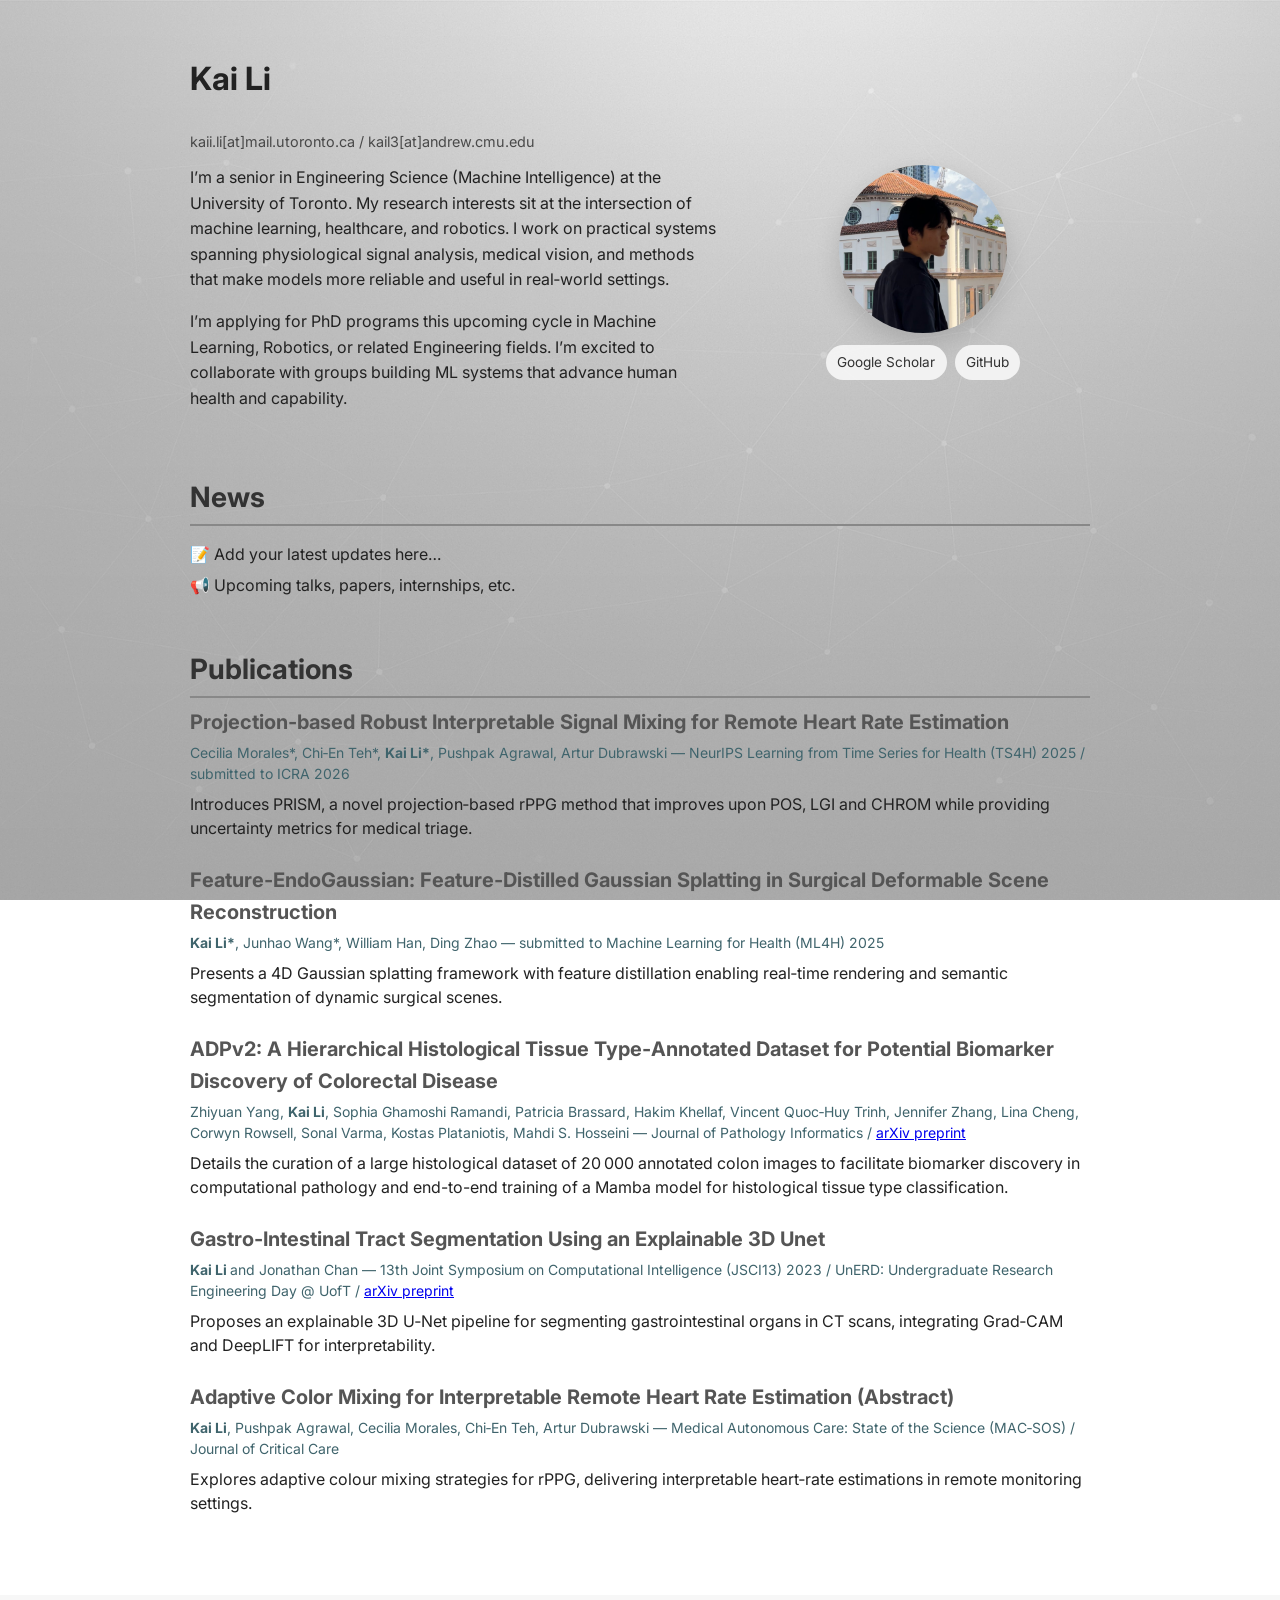
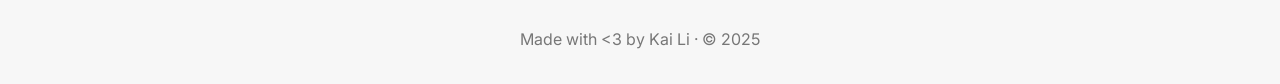
==== index.html @ 712f2c5b "formatting changes" ====
<!DOCTYPE html>
<html lang="en">
<head>
  <meta charset="UTF-8">
  <meta name="viewport" content="width=device-width, initial-scale=1.0">
  <title>Kai Li | Machine Intelligence Student</title>
  <link rel="stylesheet" href="assets/style.css">
  <script defer src="assets/script.js"></script>
</head>
<body data-theme="light" data-style="default" data-font="default">
  <main>
    <div class="identity">
      <h1>Kai&nbsp;Li</h1>
      <div class="contact">kaii.li[at]mail.utoronto.ca / kail3[at]andrew.cmu.edu</div>
    </div>
    <section class="intro">
      <div class="intro-content">
        <p>I’m a senior in Engineering Science (Machine Intelligence) at the University of Toronto. My research interests sit at the intersection of machine learning, healthcare, and robotics. I work on practical systems spanning physiological signal analysis, medical vision, and methods that make models more reliable and useful in real‑world settings.</p>
        <p>I’m applying for PhD programs this upcoming cycle in Machine Learning, Robotics, or related Engineering fields. I’m excited to collaborate with groups building ML systems that advance human health and capability.</p>
      </div>
      <aside class="intro-side">
        <img src="assets/IMG_4860.png" alt="Kai Li portrait" class="avatar" />
        <div class="profile-links">
          <a href="https://scholar.google.com/" target="_blank" rel="noopener" class="pill">Google Scholar</a>
          <a href="https://github.com/kailathan" target="_blank" rel="noopener" class="pill">GitHub</a>
        </div>
      </aside>
    </section>

    <section>
      <h2>News</h2>
      <ul class="emoji-list">
        <li>📝 Add your latest updates here…</li>
        <li>📢 Upcoming talks, papers, internships, etc.</li>
      </ul>
    </section>

    <section>
      <h2>Publications</h2>
      <div class="item">
        <h3>Projection‑based Robust Interpretable Signal Mixing for Remote Heart Rate Estimation</h3>
        <p class="meta">Cecilia Morales*, Chi‑En Teh*, <b>Kai Li*</b>, Pushpak Agrawal, Artur Dubrawski — NeurIPS Learning from Time Series for Health (TS4H) 2025 / submitted to ICRA 2026</p>
        <p>Introduces PRISM, a novel projection‑based rPPG method that improves upon POS, LGI and CHROM while providing uncertainty metrics for medical triage.</p>
      </div>
      <div class="item">
        <h3>Feature‑EndoGaussian: Feature‑Distilled Gaussian Splatting in Surgical Deformable Scene Reconstruction</h3>
        <p class="meta"><b>Kai Li*</b>, Junhao Wang*, William Han, Ding Zhao — submitted to Machine Learning for Health (ML4H) 2025</p>
        <p>Presents a 4D Gaussian splatting framework with feature distillation enabling real‑time rendering and semantic segmentation of dynamic surgical scenes.</p>
      </div>
      <div class="item">
        <h3>ADPv2: A Hierarchical Histological Tissue Type‑Annotated Dataset for Potential Biomarker Discovery of Colorectal Disease</h3>
        <p class="meta">Zhiyuan Yang, <b>Kai Li</b>, Sophia Ghamoshi Ramandi, Patricia Brassard, Hakim Khellaf, Vincent Quoc‑Huy Trinh, Jennifer Zhang, Lina Cheng, Corwyn Rowsell, Sonal Varma, Kostas Plataniotis, Mahdi S. Hosseini — Journal of Pathology Informatics / <a href="https://arxiv.org/html/2507.05656v2" target="_blank">arXiv preprint</a></p>
        <p>Details the curation of a large histological dataset of 20 000 annotated colon images to facilitate biomarker discovery in computational pathology and end-to-end training of a Mamba model for histological tissue type classification.</p>
      </div>
      <div class="item">
        <h3>Gastro‑Intestinal Tract Segmentation Using an Explainable 3D Unet</h3>
        <p class="meta"><b>Kai Li </b>and Jonathan Chan — 13th Joint Symposium on Computational Intelligence (JSCI13) 2023 / UnERD: Undergraduate Research Engineering Day @ UofT / <a href="https://arxiv.org/abs/2309.14474" target="_blank">arXiv preprint</a></p>
        <p>Proposes an explainable 3D U‑Net pipeline for segmenting gastrointestinal organs in CT scans, integrating Grad‑CAM and DeepLIFT for interpretability.</p>
      </div>
      <div class="item">
        <h3>Adaptive Color Mixing for Interpretable Remote Heart Rate Estimation (Abstract)</h3>
        <p class="meta"><b>Kai Li</b>, Pushpak Agrawal, Cecilia Morales, Chi‑En Teh, Artur Dubrawski — Medical Autonomous Care: State of the Science (MAC‑SOS) / Journal of Critical Care</p>
        <p>Explores adaptive colour mixing strategies for rPPG, delivering interpretable heart‑rate estimations in remote monitoring settings.</p>
      </div>
    </section>

    <!-- <section>
      <h2>Fun Fact Generator</h2>
      <p id="fun-fact">Click the button below to learn something fun about me!</p>
      <button onclick="showFunFact()">Generate Fun Fact</button>
    </section> -->
  </main>
  <footer>
    <p>Made with <3 by Kai&nbsp;Li &middot; © 2025</p>
  </footer>
</body>
</html>
---- assets/style.css ----
/*
 * Custom stylesheet for Kai Li's personal website.
 *
 * The design is clean and minimalistic, suitable for a student profile.
 * A CSS custom property system is used to support light and dark themes.
 */

/* Import font families used across the available presets */
@import url('https://fonts.googleapis.com/css2?family=Crimson+Text:wght@400;600&family=IBM+Plex+Mono:wght@400;500&family=Inter:wght@400;500;600;700&family=Orbitron:wght@400;500;600&family=Rajdhani:wght@400;500;600&family=Space+Grotesk:wght@400;500;600&display=swap');

/* Base colour variables for the light theme */
:root {
  /* Typography */
  --font-body: 'Inter', sans-serif;
  --font-heading: 'Inter', sans-serif;

  /* Light/Dark palettes used as sources for the active theme */
  --color-background-light: #ffffff;
  --color-background-dark: #121212;
  --color-primary-light: #333333;
  --color-primary-dark: #e0e0e0;
  --color-secondary-light: #555555;
  --color-secondary-dark: #bbbbbb;
  --color-accent-light: #888888;
  --color-accent-dark: #888888;
  --color-text-light: #222222;
  --color-text-dark: #ffffff;
  --color-link-light: #0066cc;
  --color-link-dark: #4dabf7;
  --color-nav-bg-light: rgba(247, 247, 247, 0.92);
  --color-nav-bg-dark: rgba(31, 31, 31, 0.85);
  --color-nav-text-light: #333333;
  --color-nav-text-dark: #ffffff;
  --color-footer-bg-light: rgba(247, 247, 247, 0.92);
  --color-footer-bg-dark: rgba(31, 31, 31, 0.85);
  --color-footer-text-light: #777777;
  --color-footer-text-dark: #777777;

  /* Derived tokens consumed by the layout */
  --background-color: var(--color-background-light);
  --primary-color: var(--color-primary-light);
  --secondary-color: var(--color-secondary-light);
  --accent-color: var(--color-accent-light);
  --text-color: var(--color-text-light);
  --link-color: var(--color-link-light);
  --nav-bg-color: var(--color-nav-bg-light);
  --nav-text-color: var(--color-nav-text-light);
  --footer-bg-color: var(--color-footer-bg-light);
  --footer-text-color: var(--color-footer-text-light);
  --meta-text-color: var(--footer-text-color);

  /* Layout tokens */
  --content-max-width: 900px;
  --content-padding: 2rem;
  --section-spacing: 3rem;
  --border-radius: 8px;
  --surface-shadow: 0 2px 4px rgba(0, 0, 0, 0.05);
  --nav-gap: 1rem;
  --text-line-height: 1.6;
  --section-divider: 2px solid var(--accent-color);
  --input-bg: rgba(0, 0, 0, 0.04);
  --input-border: 1px solid transparent;
  --interactive-hover: rgba(0, 0, 0, 0.08);
  --surface-blur: blur(0px);
  --bg-offset-y: 0px;
  --background-image-light: none;
  --background-image-dark: none;
  --background-image: var(--background-image-light);
}

/* Dark theme overrides using the data‑theme attribute on <body> */
body[data-theme='dark'] {
  /* Dark theme variables for a neutral aesthetic */
  --background-color: var(--color-background-dark);
  --primary-color: var(--color-primary-dark);
  --secondary-color: var(--color-secondary-dark);
  --accent-color: var(--color-accent-dark);
  --text-color: var(--color-text-dark);
  --link-color: var(--color-link-dark);
  --nav-bg-color: var(--color-nav-bg-dark);
  --nav-text-color: var(--color-nav-text-dark);
  --footer-bg-color: var(--color-footer-bg-dark);
  --footer-text-color: var(--color-footer-text-dark);
  --input-bg: rgba(255, 255, 255, 0.04);
  --input-border: 1px solid rgba(255, 255, 255, 0.1);
  --interactive-hover: rgba(255, 255, 255, 0.08);
  --surface-shadow: 0 2px 6px rgba(0, 0, 0, 0.3);
  --background-image: var(--background-image-dark);
  --meta-text-color: var(--footer-text-color);
}

body[data-theme='light'] {
  --background-image: var(--background-image-light);
}

/* Default preset with textured backgrounds */
body[data-style='default'] {
  --font-body: 'Inter', sans-serif;
  --font-heading: 'Inter', sans-serif;
  --color-background-light: rgba(255, 255, 255, 0.92);
  --color-background-dark: rgba(4, 28, 31, 0.92);
  --color-primary-light: #1d3a40;
  --color-primary-dark: #e1f7ff;
  --color-secondary-light: #3b656d;
  --color-secondary-dark: #9bd4d9;
  --color-accent-light: #2f7a81;
  --color-accent-dark: #6fd4dd;
  --color-text-light: #1a2f32;
  --color-text-dark: #effdff;
  --color-link-light: #1b7f88;
  --color-link-dark: #86e6ee;
  --color-nav-bg-light: rgba(186, 191, 199, 0.92);
  --color-nav-bg-dark: rgba(5, 35, 40, 0.65);
  --color-nav-text-light: #152b31;
  --color-nav-text-dark: #effdff;
  --color-footer-bg-light: rgba(186, 191, 199, 0.92);
  --color-footer-bg-dark: rgba(5, 35, 40, 0.65);
  --color-footer-text-light: #1e2a2f;
  --color-footer-text-dark: #9bd4d9;
  --interactive-hover: rgba(47, 122, 129, 0.18);
  --surface-blur: blur(18px);
  --background-image-light: url('site_background_white_sparse.png');
  --background-image-dark: url('site_background_teal_sparse.png');
  --meta-text-color: #3f646c;
}

body[data-style='default'][data-theme='dark'] {
  --meta-text-color: #c5f3f7;
}

/* Font system overrides driven by data-font attribute */
body[data-font='default'] {
  --font-body: 'Inter', sans-serif;
  --font-heading: 'Inter', sans-serif;
}

body[data-font='grotesk'] {
  --font-body: 'Space Grotesk', sans-serif;
  --font-heading: 'Space Grotesk', sans-serif;
}

body[data-font='mono'] {
  --font-body: 'IBM Plex Mono', monospace;
  --font-heading: 'Space Grotesk', sans-serif;
}

body[data-font='tech'] {
  --font-body: 'Rajdhani', sans-serif;
  --font-heading: 'Orbitron', sans-serif;
}

/* Editorial / serif leaning preset */
body[data-style='editorial'] {
  --font-body: 'Crimson Text', serif;
  --font-heading: 'Crimson Text', serif;
  --color-background-light: #fdf8f2;
  --color-background-dark: #1f1a17;
  --color-primary-light: #2f2114;
  --color-primary-dark: #f5eadf;
  --color-secondary-light: #5f4630;
  --color-secondary-dark: #d7c4b3;
  --color-accent-light: #d6b084;
  --color-accent-dark: #c69763;
  --color-text-light: #2b1f16;
  --color-text-dark: #f9f1e6;
  --color-link-light: #9a5b2e;
  --color-link-dark: #f2a469;
  --color-nav-bg-light: rgba(243, 230, 216, 0.88);
  --color-nav-bg-dark: rgba(42, 33, 27, 0.82);
  --color-nav-text-light: #3f2e1f;
  --color-nav-text-dark: #f5e8da;
  --color-footer-bg-light: rgba(243, 230, 216, 0.88);
  --color-footer-bg-dark: rgba(42, 33, 27, 0.82);
  --color-footer-text-light: #6d5a4a;
  --color-footer-text-dark: #d7c4b3;
  --section-divider: 1px solid rgba(125, 92, 63, 0.35);
  --border-radius: 0;
  --surface-shadow: 0 1px 0 rgba(47, 33, 20, 0.12);
  --interactive-hover: rgba(154, 91, 46, 0.18);
  --surface-blur: blur(6px);
  --background-image-light: none;
  --background-image-dark: none;
}

/* Tech forward / mono preset */
body[data-style='mono'] {
  --font-body: 'IBM Plex Mono', monospace;
  --font-heading: 'Space Grotesk', sans-serif;
  --color-background-light: #f4f6f8;
  --color-background-dark: #101318;
  --color-primary-light: #182026;
  --color-primary-dark: #e8f1ff;
  --color-secondary-light: #3c4856;
  --color-secondary-dark: #a7b4c6;
  --color-accent-light: #4c8bf5;
  --color-accent-dark: #8cb2ff;
  --color-text-light: #1a1f24;
  --color-text-dark: #e6ecf5;
  --color-link-light: #006dff;
  --color-link-dark: #8cb2ff;
  --color-nav-bg-light: rgba(255, 255, 255, 0.82);
  --color-nav-bg-dark: rgba(20, 26, 35, 0.78);
  --color-nav-text-light: #1a1f24;
  --color-nav-text-dark: #e6ecf5;
  --color-footer-bg-light: rgba(255, 255, 255, 0.82);
  --color-footer-bg-dark: rgba(20, 26, 35, 0.78);
  --color-footer-text-light: #5c6875;
  --color-footer-text-dark: #a7b4c6;
  --section-divider: 2px solid rgba(76, 139, 245, 0.35);
  --border-radius: 12px;
  --surface-shadow: 0 12px 30px rgba(16, 25, 36, 0.08);
  --interactive-hover: rgba(76, 139, 245, 0.16);
  --surface-blur: blur(10px);
  --background-image-light: none;
  --background-image-dark: none;
}

/* Spacious / neo-grotesk preset */
body[data-style='airy'] {
  --font-body: 'Space Grotesk', sans-serif;
  --font-heading: 'Space Grotesk', sans-serif;
  --color-background-light: #fbfbff;
  --color-background-dark: #14131b;
  --color-primary-light: #1d1a32;
  --color-primary-dark: #f0ecff;
  --color-secondary-light: #5a5775;
  --color-secondary-dark: #c2bff0;
  --color-accent-light: #8c7eff;
  --color-accent-dark: #b5a9ff;
  --color-text-light: #2a2645;
  --color-text-dark: #f6f4ff;
  --color-link-light: #6a5bff;
  --color-link-dark: #c1b8ff;
  --color-nav-bg-light: rgba(108, 95, 255, 0.08);
  --color-nav-bg-dark: rgba(177, 167, 255, 0.12);
  --color-nav-text-light: #2a2645;
  --color-nav-text-dark: #f6f4ff;
  --color-footer-bg-light: rgba(108, 95, 255, 0.08);
  --color-footer-bg-dark: rgba(177, 167, 255, 0.12);
  --color-footer-text-light: #5a5775;
  --color-footer-text-dark: #c2bff0;
  --content-max-width: 960px;
  --content-padding: 3rem;
  --section-spacing: 3.5rem;
  --border-radius: 16px;
  --surface-shadow: 0 18px 40px rgba(29, 26, 50, 0.12);
  --interactive-hover: rgba(138, 126, 255, 0.18);
  --surface-blur: blur(14px);
  --background-image-light: none;
  --background-image-dark: none;
}

/* General page styling */
html {
  /* Use a token-driven typography system */
  font-family: var(--font-body);
  scroll-behavior: smooth;
}

body {
  margin: 0;
  background-color: var(--background-color);
  background-image: var(--background-image);
  background-size: cover;
  background-position: center calc(50% + var(--bg-offset-y, 0px));
  background-repeat: no-repeat;
  background-attachment: fixed;
  color: var(--text-color);
  display: flex;
  flex-direction: column;
  min-height: 100vh;
  line-height: var(--text-line-height);
}

header {
  background-color: var(--nav-bg-color);
  padding: 1rem 2rem;
  display: flex;
  flex-wrap: wrap;
  gap: 1.5rem;
  align-items: center;
  justify-content: space-between;
  box-shadow: var(--surface-shadow);
  backdrop-filter: var(--surface-blur);
  -webkit-backdrop-filter: var(--surface-blur);
  position: sticky;
  top: 0;
  z-index: 1000;
}

header h1 {
  font-size: 1.5rem;
  margin: 0;
  color: var(--primary-color);
  font-family: var(--font-heading);
}

.identity {
  display: flex;
  flex-direction: column;
  gap: 0.25rem;
  margin-bottom: 0.75rem;
}

.contact {
  font-size: 0.9rem;
  color: var(--nav-text-color);
  opacity: 0.85;
}

nav {
  display: flex;
  gap: var(--nav-gap);
  flex-wrap: wrap;
  align-items: center;
}

nav a {
  color: var(--nav-text-color);
  text-decoration: none;
  font-weight: 500;
  padding: 0.5rem;
  border-radius: 4px;
  transition: background-color 0.2s ease;
}

nav a:hover {
  background-color: var(--interactive-hover);
  color: var(--link-color);
}

/* Theme toggle button */
#theme-toggle {
  background-color: var(--accent-color);
  color: var(--background-color);
  border: none;
  padding: 0.5rem 1rem;
  border-radius: var(--border-radius);
  cursor: pointer;
  font-size: 0.875rem;
  transition: transform 0.2s ease, background-color 0.3s ease;
}

#theme-toggle:hover {
  background-color: var(--primary-color);
  transform: translateY(-1px);
}

main {
  flex: 1;
  padding: var(--content-padding);
  max-width: var(--content-max-width);
  margin: 0 auto;
}

.intro {
  display: grid;
  grid-template-columns: 1.6fr 1fr;
  gap: 2rem;
  align-items: start;
}

.intro-content p {
  margin-top: 0;
}

.intro-side {
  display: flex;
  flex-direction: column;
  align-items: center;
  gap: 0.75rem;
}

.profile-links {
  display: flex;
  gap: 0.5rem;
}

.pill {
  display: inline-block;
  padding: 0.35rem 0.65rem;
  border-radius: 999px;
  background: var(--nav-bg-color);
  color: var(--nav-text-color);
  text-decoration: none;
  font-size: 0.85rem;
  border: var(--input-border);
}

.profile {
  display: flex;
  justify-content: center;
  align-items: center;
  margin: 0 0 1.5rem 0;
}

.avatar {
  width: 168px;
  height: 168px;
  border-radius: 50%;
  object-fit: cover;
  object-position: 50% 40%;
  box-shadow: 0 10px 24px rgba(0, 0, 0, 0.15);
}

.avatar--inline {
  width: 112px;
  height: 112px;
  float: right;
  margin: 0 0 0.5rem 1rem;
}

section {
  margin-bottom: var(--section-spacing);
}

section h2 {
  font-size: 1.75rem;
  margin-bottom: 0.5rem;
  color: var(--primary-color);
  border-bottom: var(--section-divider);
  padding-bottom: 0.25rem;
  font-family: var(--font-heading);
}

/* Publication and experience list styling */
.item {
  margin-bottom: 1.5rem;
}

.item h3 {
  margin: 0;
  font-size: 1.25rem;
  font-family: var(--font-heading);
  color: var(--secondary-color);
}

.item .meta {
  font-size: 0.875rem;
  color: var(--meta-text-color);
  margin-bottom: 0.5rem;
}

.item p {
  margin: 0.25rem 0;
  line-height: 1.5;
}

/* Awards list styling */
.awards ul {
  padding-left: 1rem;
}

.awards li {
  margin: 0.5rem 0;
}

/* Emoji list without default bullets */
.emoji-list {
  list-style: none;
  padding-left: 0;
}

.emoji-list li {
  margin: 0.35rem 0;
}

/* Footer styling */
footer {
  background-color: var(--footer-bg-color);
  color: var(--footer-text-color);
  text-align: center;
  padding: 1rem;
  backdrop-filter: var(--surface-blur);
  -webkit-backdrop-filter: var(--surface-blur);
  margin-top: auto;
}

/* Embedded CV on cv.html */
.cv-embed {
  width: 100%;
  height: 80vh;
  border: none;
  border-radius: 8px;
  box-shadow: 0 2px 8px rgba(0, 0, 0, 0.1);
}

.header-controls {
  display: flex;
  gap: 0.75rem;
  align-items: center;
  flex-wrap: wrap;
}

.header-controls label {
  font-size: 0.875rem;
  color: var(--nav-text-color);
}

#font-select {
  background-color: var(--nav-bg-color);
  color: var(--nav-text-color);
  border: var(--input-border);
  border-radius: var(--border-radius);
  padding: 0.45rem 0.75rem;
  font-size: 0.85rem;
  cursor: pointer;
  transition: border-color 0.2s ease, box-shadow 0.2s ease;
}

#font-select:hover,
#font-select:focus-visible {
  border-color: var(--accent-color);
  box-shadow: 0 0 0 2px rgba(0, 0, 0, 0.1);
  outline: none;
}

.sr-only {
  position: absolute;
  width: 1px;
  height: 1px;
  padding: 0;
  margin: -1px;
  overflow: hidden;
  clip: rect(0, 0, 0, 0);
  border: 0;
}

@media (max-width: 600px) {
  header {
    padding: 1rem;
  }

  nav {
    width: 100%;
    justify-content: center;
  }

  main {
    padding: 1.5rem;
  }

  .avatar--inline {
    float: none;
    display: block;
    margin: 0 auto 1rem;
  }

  .intro { grid-template-columns: 1fr; }
}
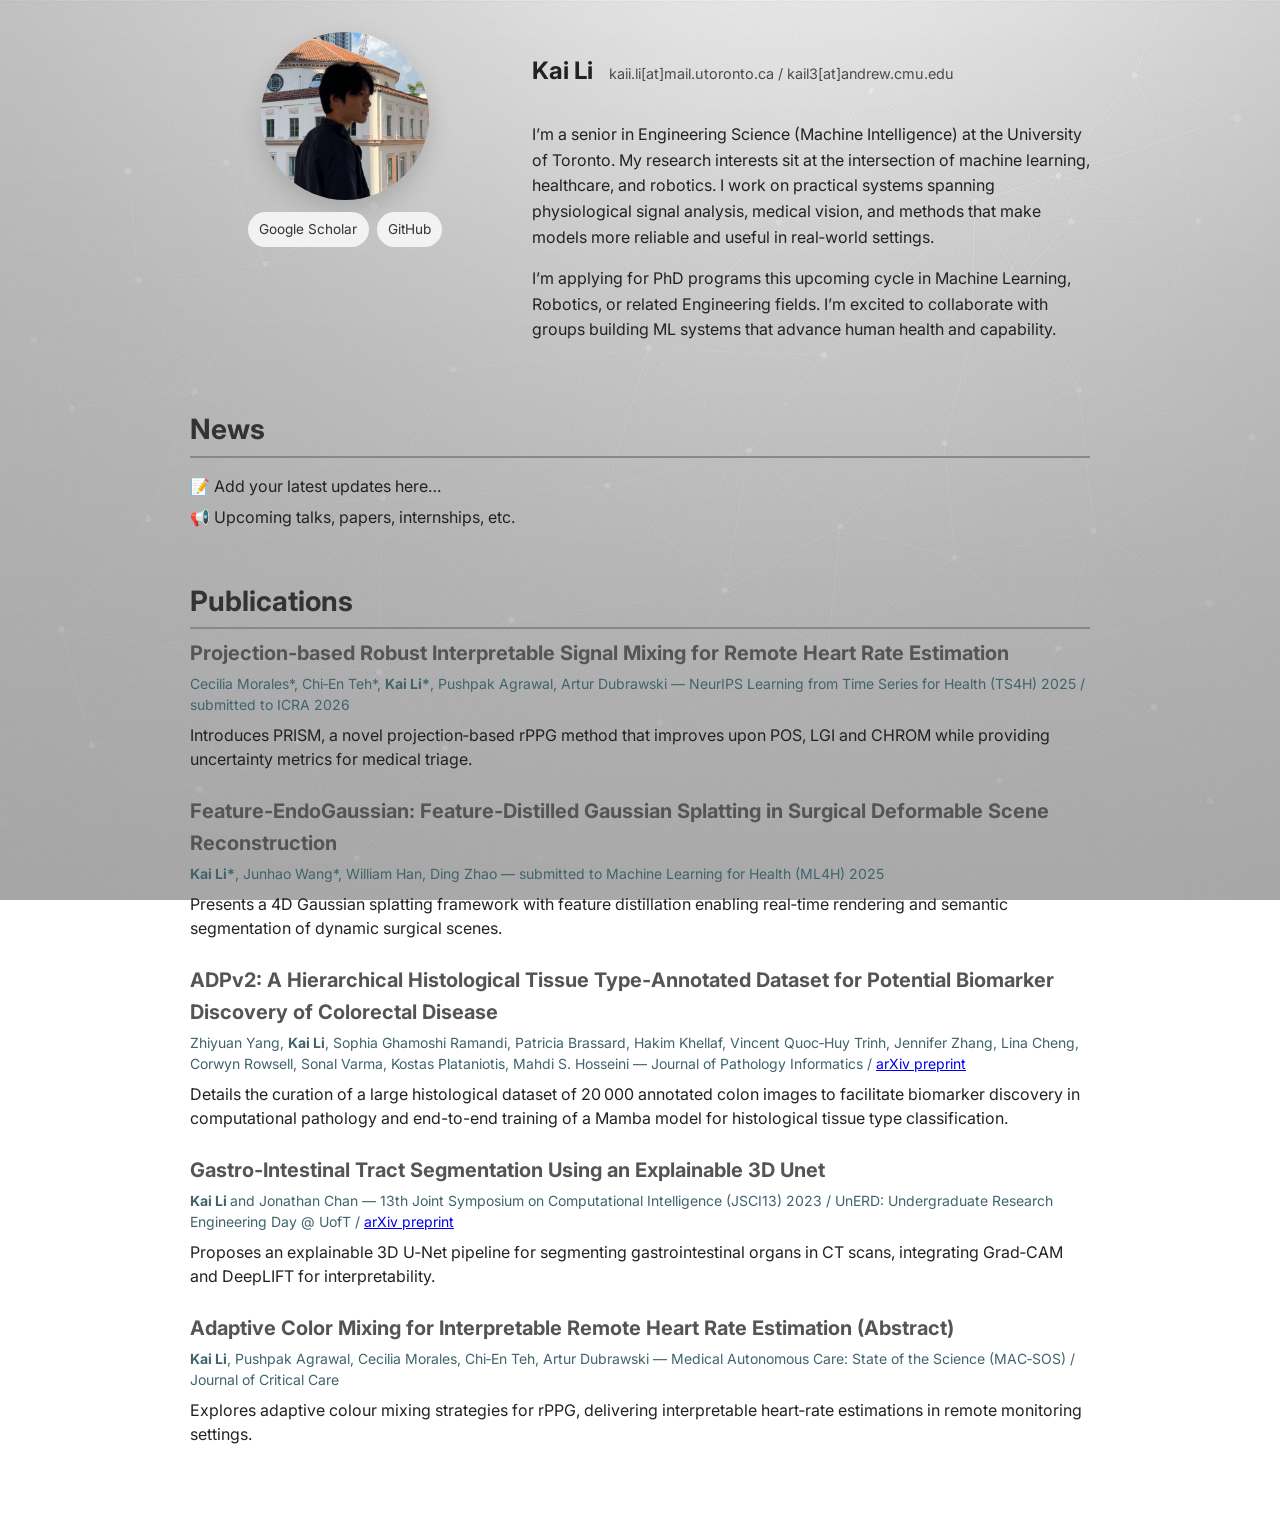
==== commit 12afd773: "reformatting" ====
--- a/index.html
+++ b/index.html
@@ -9,15 +9,7 @@
 </head>
 <body data-theme="light" data-style="default" data-font="default">
   <main>
-    <div class="identity">
-      <h1>Kai&nbsp;Li</h1>
-      <div class="contact">kaii.li[at]mail.utoronto.ca / kail3[at]andrew.cmu.edu</div>
-    </div>
     <section class="intro">
-      <div class="intro-content">
-        <p>I’m a senior in Engineering Science (Machine Intelligence) at the University of Toronto. My research interests sit at the intersection of machine learning, healthcare, and robotics. I work on practical systems spanning physiological signal analysis, medical vision, and methods that make models more reliable and useful in real‑world settings.</p>
-        <p>I’m applying for PhD programs this upcoming cycle in Machine Learning, Robotics, or related Engineering fields. I’m excited to collaborate with groups building ML systems that advance human health and capability.</p>
-      </div>
       <aside class="intro-side">
         <img src="assets/IMG_4860.png" alt="Kai Li portrait" class="avatar" />
         <div class="profile-links">
@@ -25,6 +17,14 @@
           <a href="https://github.com/kailathan" target="_blank" rel="noopener" class="pill">GitHub</a>
         </div>
       </aside>
+      <div class="intro-content">
+        <div class="identity">
+          <h1>Kai&nbsp;Li</h1>
+          <div class="contact">kaii.li[at]mail.utoronto.ca / kail3[at]andrew.cmu.edu</div>
+        </div>
+        <p>I’m a senior in Engineering Science (Machine Intelligence) at the University of Toronto. My research interests sit at the intersection of machine learning, healthcare, and robotics. I work on practical systems spanning physiological signal analysis, medical vision, and methods that make models more reliable and useful in real‑world settings.</p>
+        <p>I’m applying for PhD programs this upcoming cycle in Machine Learning, Robotics, or related Engineering fields. I’m excited to collaborate with groups building ML systems that advance human health and capability.</p>
+      </div>
     </section>
 
     <section>
@@ -70,8 +70,6 @@
       <button onclick="showFunFact()">Generate Fun Fact</button>
     </section> -->
   </main>
-  <footer>
-    <p>Made with <3 by Kai&nbsp;Li &middot; © 2025</p>
-  </footer>
+  
 </body>
 </html>
--- a/assets/style.css
+++ b/assets/style.css
@@ -297,8 +297,9 @@
 
 .identity {
   display: flex;
-  flex-direction: column;
-  gap: 0.25rem;
+  align-items: baseline;
+  gap: 1rem;
+  flex-wrap: wrap;
   margin-bottom: 0.75rem;
 }
 
@@ -355,7 +356,7 @@
 
 .intro {
   display: grid;
-  grid-template-columns: 1.6fr 1fr;
+  grid-template-columns: 1fr 1.8fr;
   gap: 2rem;
   align-items: start;
 }
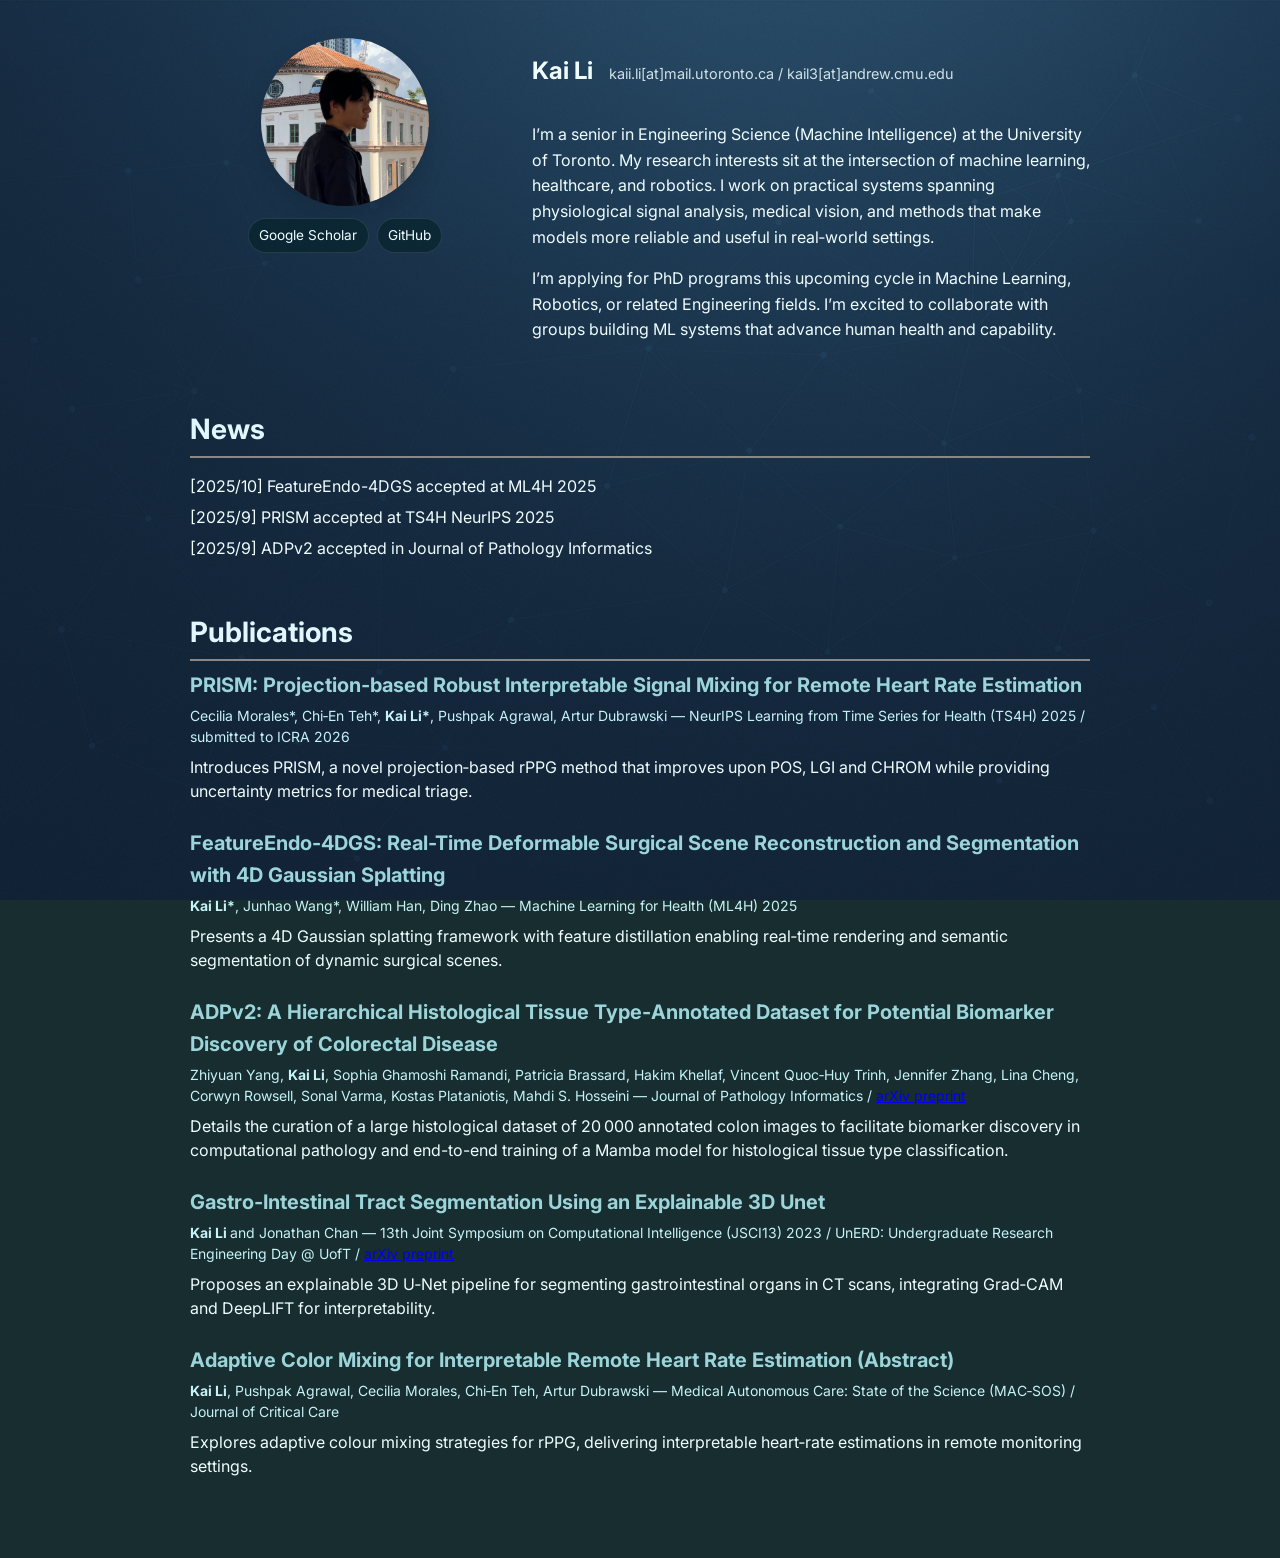
==== commit fbdf71ed: "updates" ====
--- a/index.html
+++ b/index.html
@@ -7,7 +7,7 @@
   <link rel="stylesheet" href="assets/style.css">
   <script defer src="assets/script.js"></script>
 </head>
-<body data-theme="light" data-style="default" data-font="default">
+<body data-theme="dark" data-style="default" data-font="default">
   <main>
     <section class="intro">
       <aside class="intro-side">
@@ -30,21 +30,22 @@
     <section>
       <h2>News</h2>
       <ul class="emoji-list">
-        <li>📝 Add your latest updates here…</li>
-        <li>📢 Upcoming talks, papers, internships, etc.</li>
+        <li>[2025/10] FeatureEndo-4DGS accepted at ML4H 2025 </li>
+        <li>[2025/9] PRISM accepted at TS4H NeurIPS 2025 </li>
+        <li>[2025/9] ADPv2 accepted in Journal of Pathology Informatics</li>
       </ul>
     </section>
 
     <section>
       <h2>Publications</h2>
       <div class="item">
-        <h3>Projection‑based Robust Interpretable Signal Mixing for Remote Heart Rate Estimation</h3>
+        <h3>PRISM: Projection‑based Robust Interpretable Signal Mixing for Remote Heart Rate Estimation</h3>
         <p class="meta">Cecilia Morales*, Chi‑En Teh*, <b>Kai Li*</b>, Pushpak Agrawal, Artur Dubrawski — NeurIPS Learning from Time Series for Health (TS4H) 2025 / submitted to ICRA 2026</p>
         <p>Introduces PRISM, a novel projection‑based rPPG method that improves upon POS, LGI and CHROM while providing uncertainty metrics for medical triage.</p>
       </div>
       <div class="item">
-        <h3>Feature‑EndoGaussian: Feature‑Distilled Gaussian Splatting in Surgical Deformable Scene Reconstruction</h3>
-        <p class="meta"><b>Kai Li*</b>, Junhao Wang*, William Han, Ding Zhao — submitted to Machine Learning for Health (ML4H) 2025</p>
+        <h3>FeatureEndo-4DGS: Real-Time Deformable Surgical Scene Reconstruction and Segmentation with 4D Gaussian Splatting</h3>
+        <p class="meta"><b>Kai Li*</b>, Junhao Wang*, William Han, Ding Zhao — Machine Learning for Health (ML4H) 2025</p>
         <p>Presents a 4D Gaussian splatting framework with feature distillation enabling real‑time rendering and semantic segmentation of dynamic surgical scenes.</p>
       </div>
       <div class="item">
@@ -63,12 +64,6 @@
         <p>Explores adaptive colour mixing strategies for rPPG, delivering interpretable heart‑rate estimations in remote monitoring settings.</p>
       </div>
     </section>
-
-    <!-- <section>
-      <h2>Fun Fact Generator</h2>
-      <p id="fun-fact">Click the button below to learn something fun about me!</p>
-      <button onclick="showFunFact()">Generate Fun Fact</button>
-    </section> -->
   </main>
   
 </body>
--- a/assets/style.css
+++ b/assets/style.css
@@ -370,6 +370,7 @@
   flex-direction: column;
   align-items: center;
   gap: 0.75rem;
+  margin-top: 0.4rem; /* nudge down to align with text */
 }
 
 .profile-links {
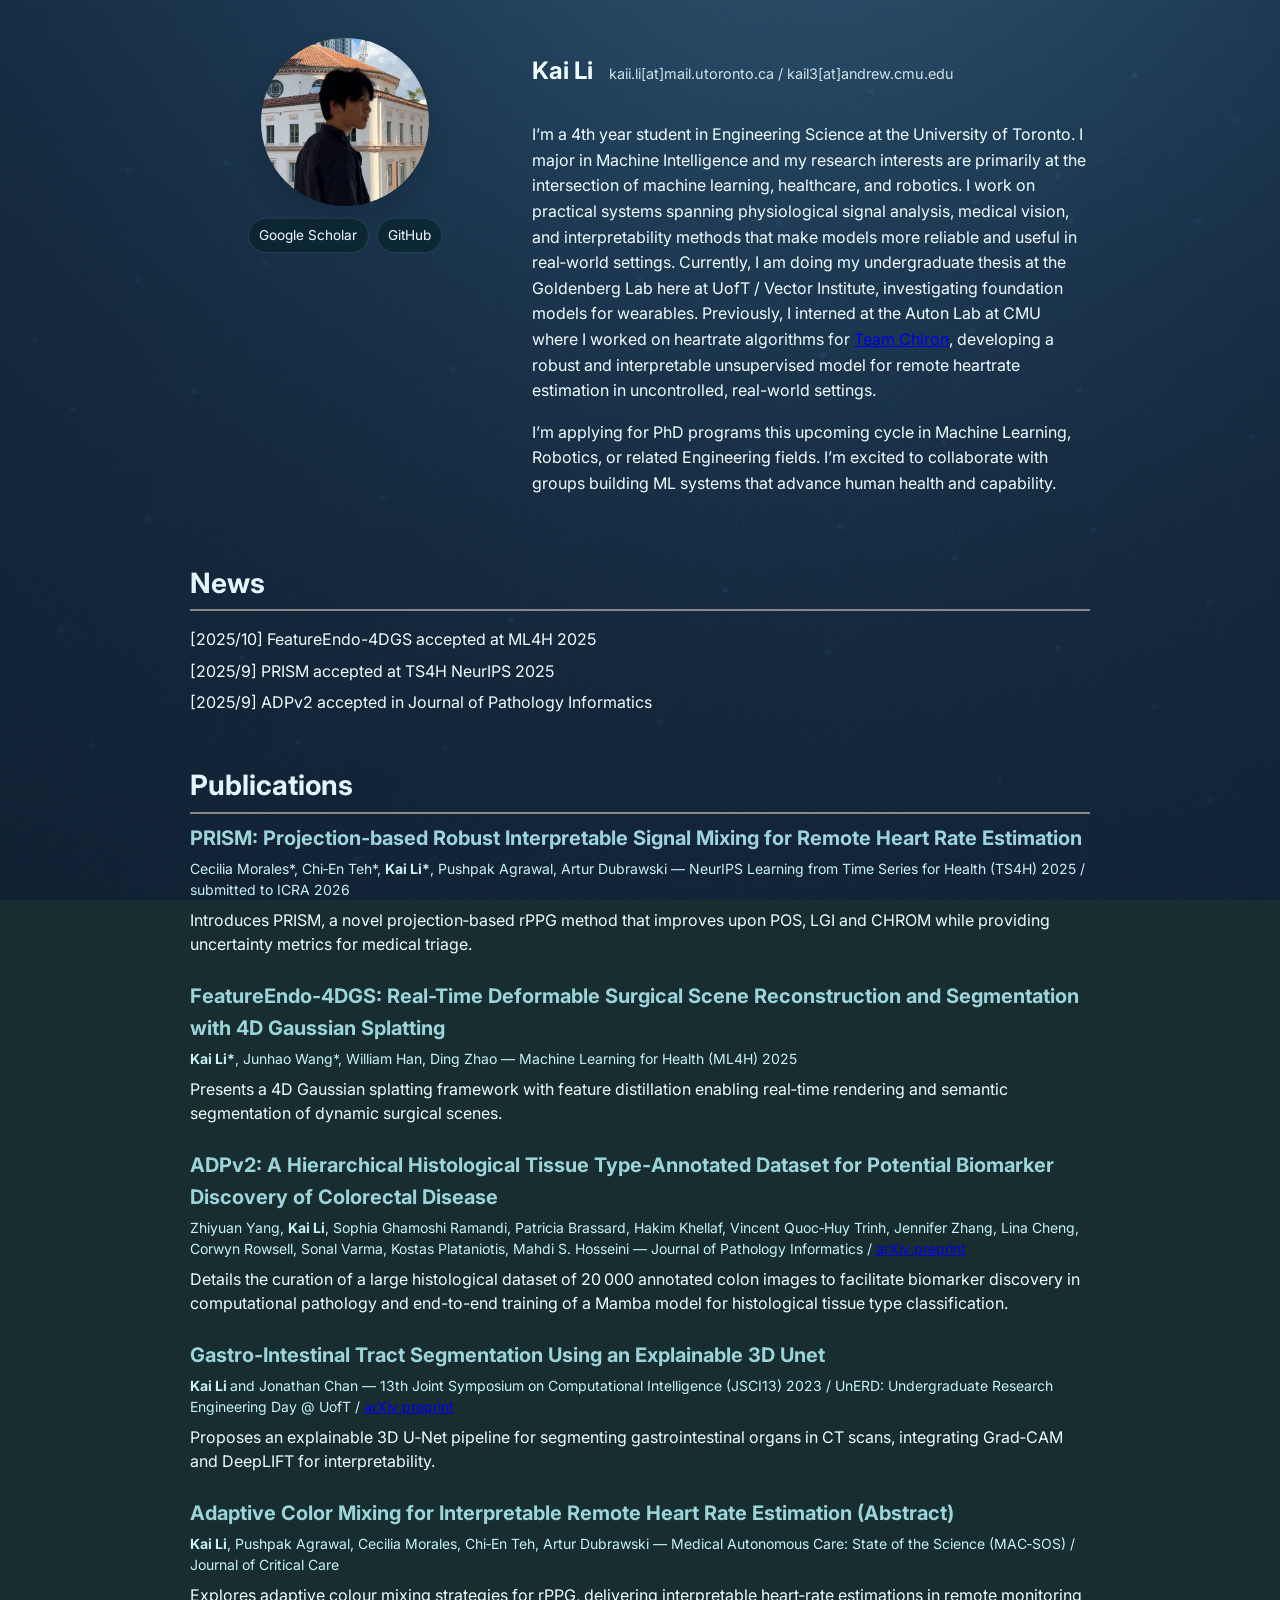
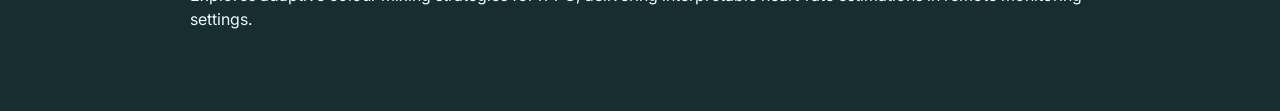
==== commit 16375793: "new changes" ====
--- a/index.html
+++ b/index.html
@@ -22,7 +22,9 @@
           <h1>Kai&nbsp;Li</h1>
           <div class="contact">kaii.li[at]mail.utoronto.ca / kail3[at]andrew.cmu.edu</div>
         </div>
-        <p>I’m a senior in Engineering Science (Machine Intelligence) at the University of Toronto. My research interests sit at the intersection of machine learning, healthcare, and robotics. I work on practical systems spanning physiological signal analysis, medical vision, and methods that make models more reliable and useful in real‑world settings.</p>
+        <p>I’m a 4th year student in Engineering Science at the University of Toronto. I major in Machine Intelligence and my research interests are primarily at the intersection of machine learning, healthcare, and robotics. I work on practical systems spanning physiological signal analysis, medical vision, and interpretability methods that make models more reliable and useful in real‑world settings.
+          Currently, I am doing my undergraduate thesis at the Goldenberg Lab here at UofT / Vector Institute, investigating foundation models for wearables. Previously, I interned at the Auton Lab at CMU where I worked on heartrate algorithms for <a href="https://teamchiron.ai/" target="_blank">Team Chiron</a>, developing a robust and interpretable unsupervised model for remote heartrate estimation in uncontrolled, real-world settings.
+        </p>
         <p>I’m applying for PhD programs this upcoming cycle in Machine Learning, Robotics, or related Engineering fields. I’m excited to collaborate with groups building ML systems that advance human health and capability.</p>
       </div>
     </section>
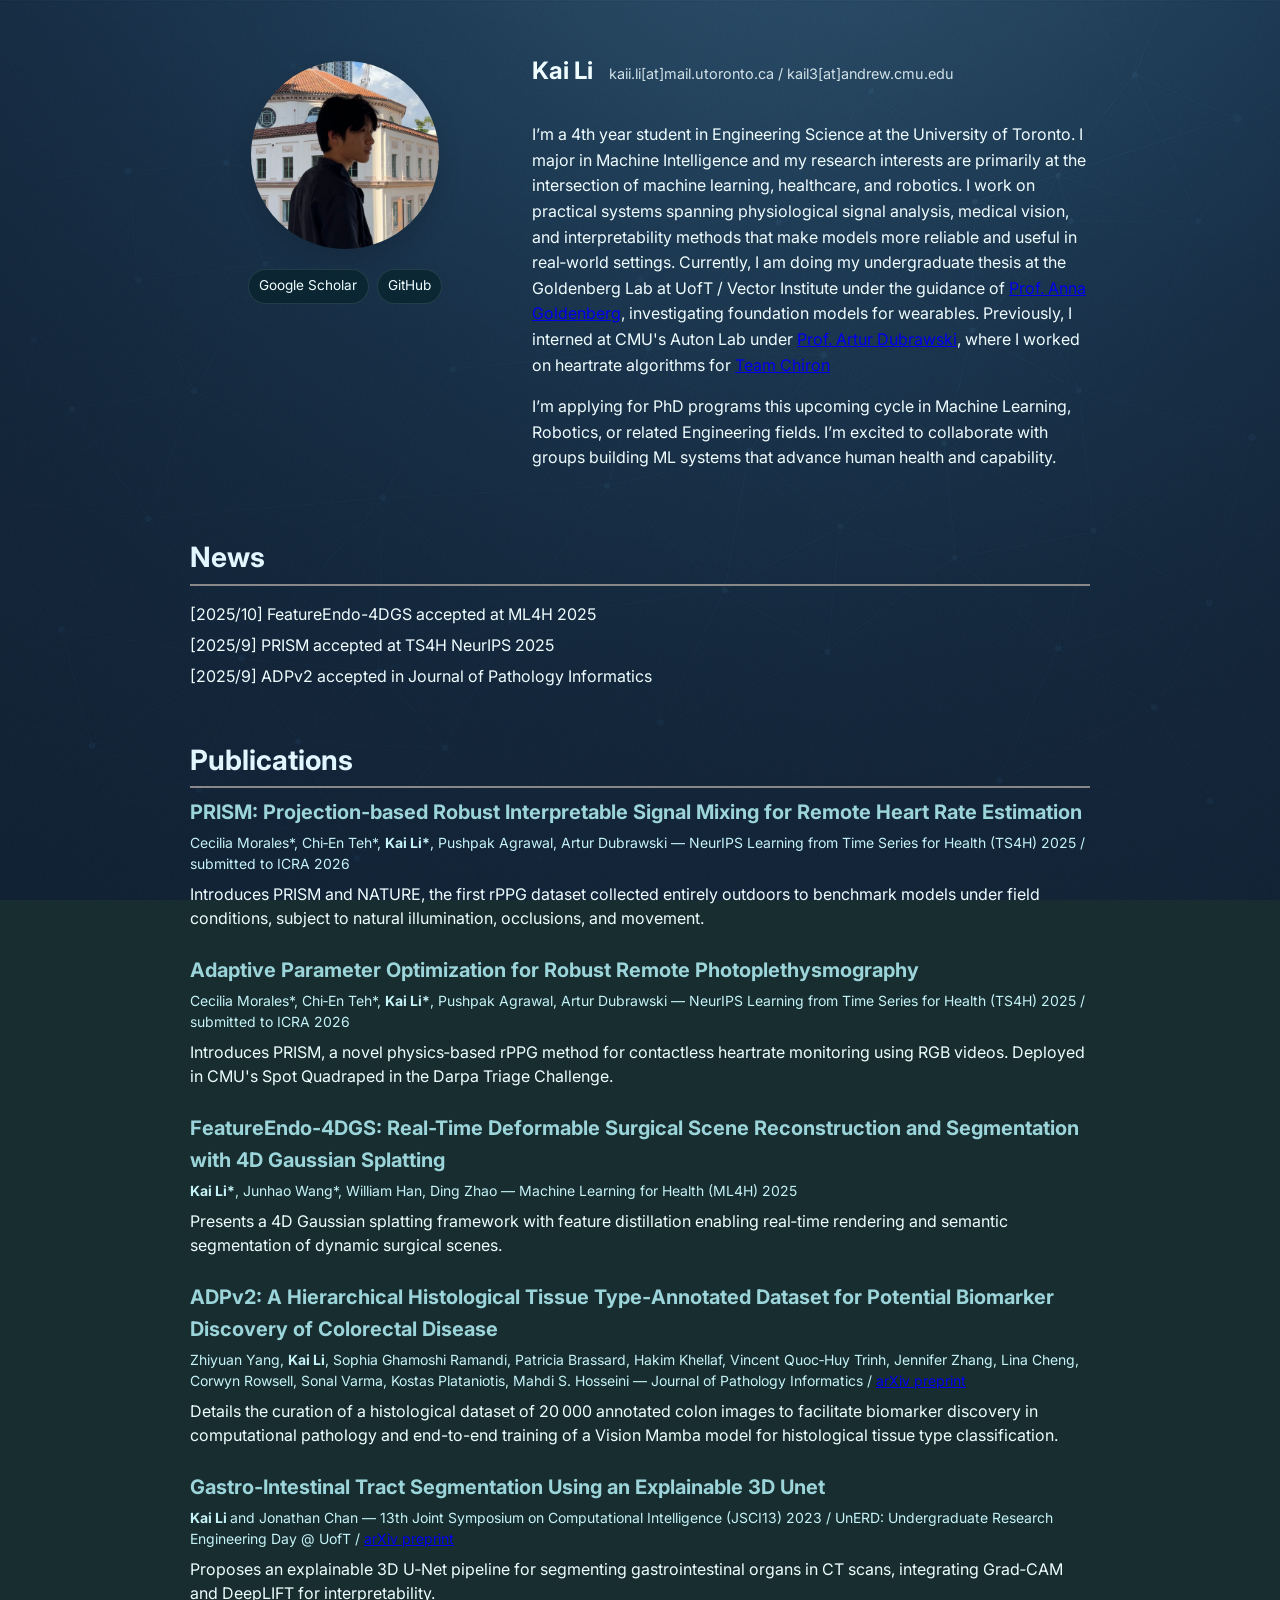
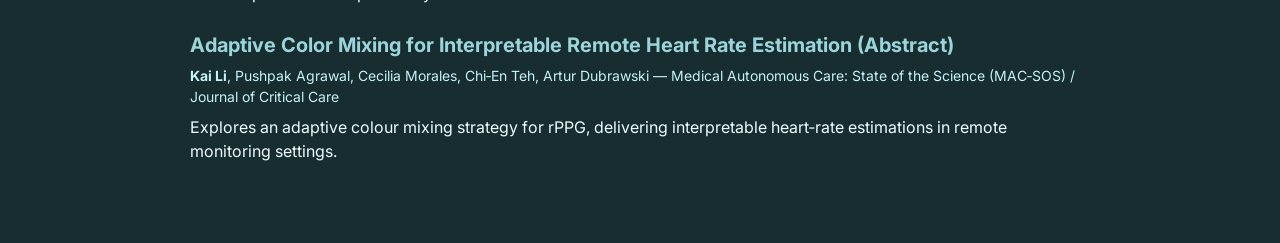
==== commit cbc5ce6f: "minor fixes" ====
--- a/index.html
+++ b/index.html
@@ -13,7 +13,7 @@
       <aside class="intro-side">
         <img src="assets/IMG_4860.png" alt="Kai Li portrait" class="avatar" />
         <div class="profile-links">
-          <a href="https://scholar.google.com/" target="_blank" rel="noopener" class="pill">Google Scholar</a>
+          <a href="https://scholar.google.com/citations?user=peirP6sAAAAJ&hl=en" target="_blank" rel="noopener" class="pill">Google Scholar</a>
           <a href="https://github.com/kailathan" target="_blank" rel="noopener" class="pill">GitHub</a>
         </div>
       </aside>
@@ -23,7 +23,8 @@
           <div class="contact">kaii.li[at]mail.utoronto.ca / kail3[at]andrew.cmu.edu</div>
         </div>
         <p>I’m a 4th year student in Engineering Science at the University of Toronto. I major in Machine Intelligence and my research interests are primarily at the intersection of machine learning, healthcare, and robotics. I work on practical systems spanning physiological signal analysis, medical vision, and interpretability methods that make models more reliable and useful in real‑world settings.
-          Currently, I am doing my undergraduate thesis at the Goldenberg Lab here at UofT / Vector Institute, investigating foundation models for wearables. Previously, I interned at the Auton Lab at CMU where I worked on heartrate algorithms for <a href="https://teamchiron.ai/" target="_blank">Team Chiron</a>, developing a robust and interpretable unsupervised model for remote heartrate estimation in uncontrolled, real-world settings.
+          Currently, I am doing my undergraduate thesis at the Goldenberg Lab at UofT / Vector Institute under the guidance of <a href="https://goldenberglab.ca/index.html" target="_blank">Prof. Anna Goldenberg</a>, investigating foundation models for wearables. Previously, I interned at CMU's Auton Lab under  <a href="https://autonlab.org/" target="_blank">Prof. Artur Dubrawski</a>, where I worked on heartrate algorithms for <a href="https://teamchiron.ai/" target="_blank">Team Chiron</a>
+          <!-- , developing a robust and interpretable unsupervised model for remote heartrate estimation in uncontrolled, real-world settings. -->
         </p>
         <p>I’m applying for PhD programs this upcoming cycle in Machine Learning, Robotics, or related Engineering fields. I’m excited to collaborate with groups building ML systems that advance human health and capability.</p>
       </div>
@@ -43,7 +44,12 @@
       <div class="item">
         <h3>PRISM: Projection‑based Robust Interpretable Signal Mixing for Remote Heart Rate Estimation</h3>
         <p class="meta">Cecilia Morales*, Chi‑En Teh*, <b>Kai Li*</b>, Pushpak Agrawal, Artur Dubrawski — NeurIPS Learning from Time Series for Health (TS4H) 2025 / submitted to ICRA 2026</p>
-        <p>Introduces PRISM, a novel projection‑based rPPG method that improves upon POS, LGI and CHROM while providing uncertainty metrics for medical triage.</p>
+        <p>Introduces PRISM and NATURE, the first rPPG dataset collected entirely outdoors to benchmark models under field conditions, subject to natural illumination, occlusions, and movement.</p>
+      </div>
+      <div class="item">
+        <h3>Adaptive Parameter Optimization for Robust Remote Photoplethysmography</h3>
+        <p class="meta">Cecilia Morales*, Chi‑En Teh*, <b>Kai Li*</b>, Pushpak Agrawal, Artur Dubrawski — NeurIPS Learning from Time Series for Health (TS4H) 2025 / submitted to ICRA 2026</p>
+        <p>Introduces PRISM, a novel physics‑based rPPG method for contactless heartrate monitoring using RGB videos. Deployed in CMU's Spot Quadraped in the Darpa Triage Challenge. </p>
       </div>
       <div class="item">
         <h3>FeatureEndo-4DGS: Real-Time Deformable Surgical Scene Reconstruction and Segmentation with 4D Gaussian Splatting</h3>
@@ -53,7 +59,7 @@
       <div class="item">
         <h3>ADPv2: A Hierarchical Histological Tissue Type‑Annotated Dataset for Potential Biomarker Discovery of Colorectal Disease</h3>
         <p class="meta">Zhiyuan Yang, <b>Kai Li</b>, Sophia Ghamoshi Ramandi, Patricia Brassard, Hakim Khellaf, Vincent Quoc‑Huy Trinh, Jennifer Zhang, Lina Cheng, Corwyn Rowsell, Sonal Varma, Kostas Plataniotis, Mahdi S. Hosseini — Journal of Pathology Informatics / <a href="https://arxiv.org/html/2507.05656v2" target="_blank">arXiv preprint</a></p>
-        <p>Details the curation of a large histological dataset of 20 000 annotated colon images to facilitate biomarker discovery in computational pathology and end-to-end training of a Mamba model for histological tissue type classification.</p>
+        <p>Details the curation of a histological dataset of 20 000 annotated colon images to facilitate biomarker discovery in computational pathology and end-to-end training of a Vision Mamba model for histological tissue type classification.</p>
       </div>
       <div class="item">
         <h3>Gastro‑Intestinal Tract Segmentation Using an Explainable 3D Unet</h3>
@@ -63,7 +69,7 @@
       <div class="item">
         <h3>Adaptive Color Mixing for Interpretable Remote Heart Rate Estimation (Abstract)</h3>
         <p class="meta"><b>Kai Li</b>, Pushpak Agrawal, Cecilia Morales, Chi‑En Teh, Artur Dubrawski — Medical Autonomous Care: State of the Science (MAC‑SOS) / Journal of Critical Care</p>
-        <p>Explores adaptive colour mixing strategies for rPPG, delivering interpretable heart‑rate estimations in remote monitoring settings.</p>
+        <p>Explores an adaptive colour mixing strategy for rPPG, delivering interpretable heart‑rate estimations in remote monitoring settings.</p>
       </div>
     </section>
   </main>
--- a/assets/style.css
+++ b/assets/style.css
@@ -370,12 +370,13 @@
   flex-direction: column;
   align-items: center;
   gap: 0.75rem;
-  margin-top: 0.4rem; /* nudge down to align with text */
+  margin-top: 1.3rem; /* nudge down a bit more to align */
 }
 
 .profile-links {
   display: flex;
   gap: 0.5rem;
+  margin-top: 0.5rem;
 }
 
 .pill {
@@ -397,12 +398,13 @@
 }
 
 .avatar {
-  width: 168px;
-  height: 168px;
+  width: 188px;
+  height: 188px;
   border-radius: 50%;
   object-fit: cover;
   object-position: 50% 40%;
   box-shadow: 0 10px 24px rgba(0, 0, 0, 0.15);
+  margin-top: 0.5rem;
 }
 
 .avatar--inline {
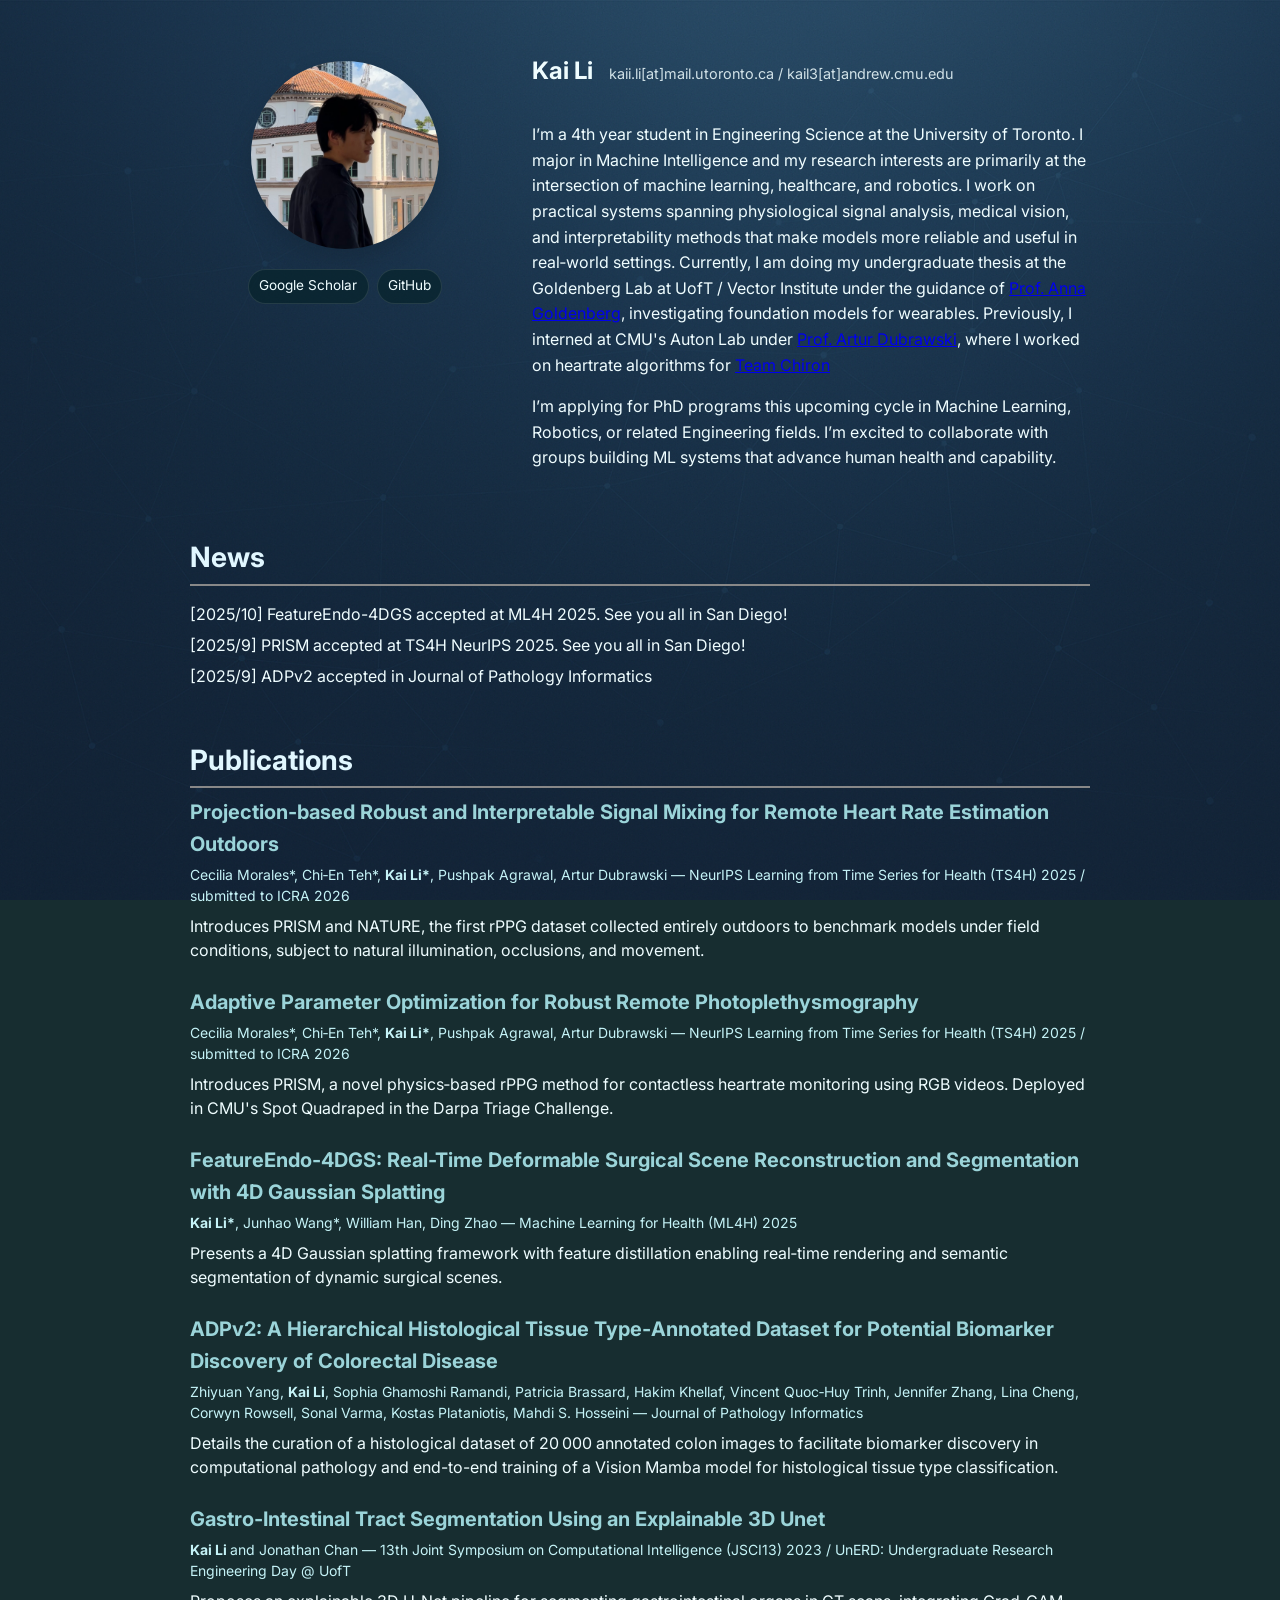
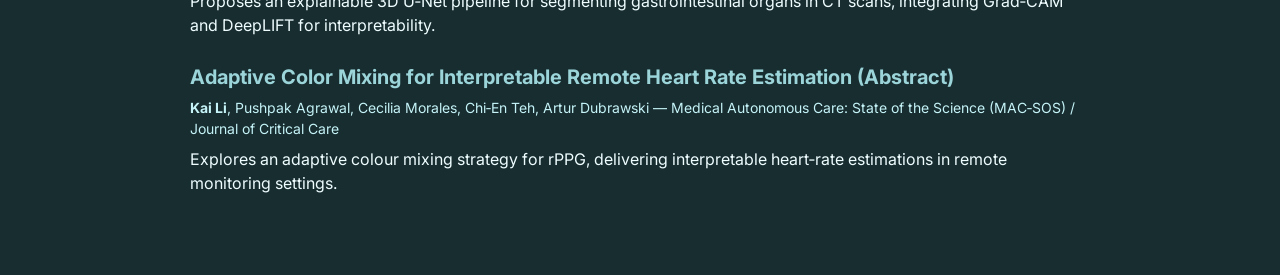
==== commit 95bfb80f: "linked papers" ====
--- a/index.html
+++ b/index.html
@@ -33,8 +33,8 @@
     <section>
       <h2>News</h2>
       <ul class="emoji-list">
-        <li>[2025/10] FeatureEndo-4DGS accepted at ML4H 2025 </li>
-        <li>[2025/9] PRISM accepted at TS4H NeurIPS 2025 </li>
+        <li>[2025/10] FeatureEndo-4DGS accepted at ML4H 2025. See you all in San Diego! </li>
+        <li>[2025/9] PRISM accepted at TS4H NeurIPS 2025. See you all in San Diego! </li>
         <li>[2025/9] ADPv2 accepted in Journal of Pathology Informatics</li>
       </ul>
     </section>
@@ -42,28 +42,29 @@
     <section>
       <h2>Publications</h2>
       <div class="item">
-        <h3>PRISM: Projection‑based Robust Interpretable Signal Mixing for Remote Heart Rate Estimation</h3>
+        <h3>Projection-based Robust and Interpretable Signal Mixing
+for Remote Heart Rate Estimation Outdoors</h3>
         <p class="meta">Cecilia Morales*, Chi‑En Teh*, <b>Kai Li*</b>, Pushpak Agrawal, Artur Dubrawski — NeurIPS Learning from Time Series for Health (TS4H) 2025 / submitted to ICRA 2026</p>
         <p>Introduces PRISM and NATURE, the first rPPG dataset collected entirely outdoors to benchmark models under field conditions, subject to natural illumination, occlusions, and movement.</p>
       </div>
       <div class="item">
-        <h3>Adaptive Parameter Optimization for Robust Remote Photoplethysmography</h3>
+        <h3><a href="https://arxiv.org/pdf/2511.21903" target="_blank" rel="noopener">Adaptive Parameter Optimization for Robust Remote Photoplethysmography</a></h3>
         <p class="meta">Cecilia Morales*, Chi‑En Teh*, <b>Kai Li*</b>, Pushpak Agrawal, Artur Dubrawski — NeurIPS Learning from Time Series for Health (TS4H) 2025 / submitted to ICRA 2026</p>
         <p>Introduces PRISM, a novel physics‑based rPPG method for contactless heartrate monitoring using RGB videos. Deployed in CMU's Spot Quadraped in the Darpa Triage Challenge. </p>
       </div>
       <div class="item">
-        <h3>FeatureEndo-4DGS: Real-Time Deformable Surgical Scene Reconstruction and Segmentation with 4D Gaussian Splatting</h3>
+        <h3><a href="https://arxiv.org/pdf/2503.06161" target="_blank" rel="noopener">FeatureEndo-4DGS: Real-Time Deformable Surgical Scene Reconstruction and Segmentation with 4D Gaussian Splatting</a></h3>
         <p class="meta"><b>Kai Li*</b>, Junhao Wang*, William Han, Ding Zhao — Machine Learning for Health (ML4H) 2025</p>
         <p>Presents a 4D Gaussian splatting framework with feature distillation enabling real‑time rendering and semantic segmentation of dynamic surgical scenes.</p>
       </div>
       <div class="item">
-        <h3>ADPv2: A Hierarchical Histological Tissue Type‑Annotated Dataset for Potential Biomarker Discovery of Colorectal Disease</h3>
-        <p class="meta">Zhiyuan Yang, <b>Kai Li</b>, Sophia Ghamoshi Ramandi, Patricia Brassard, Hakim Khellaf, Vincent Quoc‑Huy Trinh, Jennifer Zhang, Lina Cheng, Corwyn Rowsell, Sonal Varma, Kostas Plataniotis, Mahdi S. Hosseini — Journal of Pathology Informatics / <a href="https://arxiv.org/html/2507.05656v2" target="_blank">arXiv preprint</a></p>
+        <h3><a href="https://arxiv.org/pdf/2507.05656" target="_blank" rel="noopener">ADPv2: A Hierarchical Histological Tissue Type‑Annotated Dataset for Potential Biomarker Discovery of Colorectal Disease</a></h3>
+        <p class="meta">Zhiyuan Yang, <b>Kai Li</b>, Sophia Ghamoshi Ramandi, Patricia Brassard, Hakim Khellaf, Vincent Quoc‑Huy Trinh, Jennifer Zhang, Lina Cheng, Corwyn Rowsell, Sonal Varma, Kostas Plataniotis, Mahdi S. Hosseini — Journal of Pathology Informatics</p>
         <p>Details the curation of a histological dataset of 20 000 annotated colon images to facilitate biomarker discovery in computational pathology and end-to-end training of a Vision Mamba model for histological tissue type classification.</p>
       </div>
       <div class="item">
-        <h3>Gastro‑Intestinal Tract Segmentation Using an Explainable 3D Unet</h3>
-        <p class="meta"><b>Kai Li </b>and Jonathan Chan — 13th Joint Symposium on Computational Intelligence (JSCI13) 2023 / UnERD: Undergraduate Research Engineering Day @ UofT / <a href="https://arxiv.org/abs/2309.14474" target="_blank">arXiv preprint</a></p>
+        <h3><a href="https://arxiv.org/pdf/2309.14474" target="_blank" rel="noopener">Gastro‑Intestinal Tract Segmentation Using an Explainable 3D Unet</a></h3>
+        <p class="meta"><b>Kai Li </b>and Jonathan Chan — 13th Joint Symposium on Computational Intelligence (JSCI13) 2023 / UnERD: Undergraduate Research Engineering Day @ UofT</p>
         <p>Proposes an explainable 3D U‑Net pipeline for segmenting gastrointestinal organs in CT scans, integrating Grad‑CAM and DeepLIFT for interpretability.</p>
       </div>
       <div class="item">
--- a/assets/style.css
+++ b/assets/style.css
@@ -439,6 +439,16 @@
   color: var(--secondary-color);
 }
 
+.item h3 a {
+  color: inherit;
+  text-decoration: none;
+}
+
+.item h3 a:hover,
+.item h3 a:focus-visible {
+  text-decoration: underline;
+}
+
 .item .meta {
   font-size: 0.875rem;
   color: var(--meta-text-color);
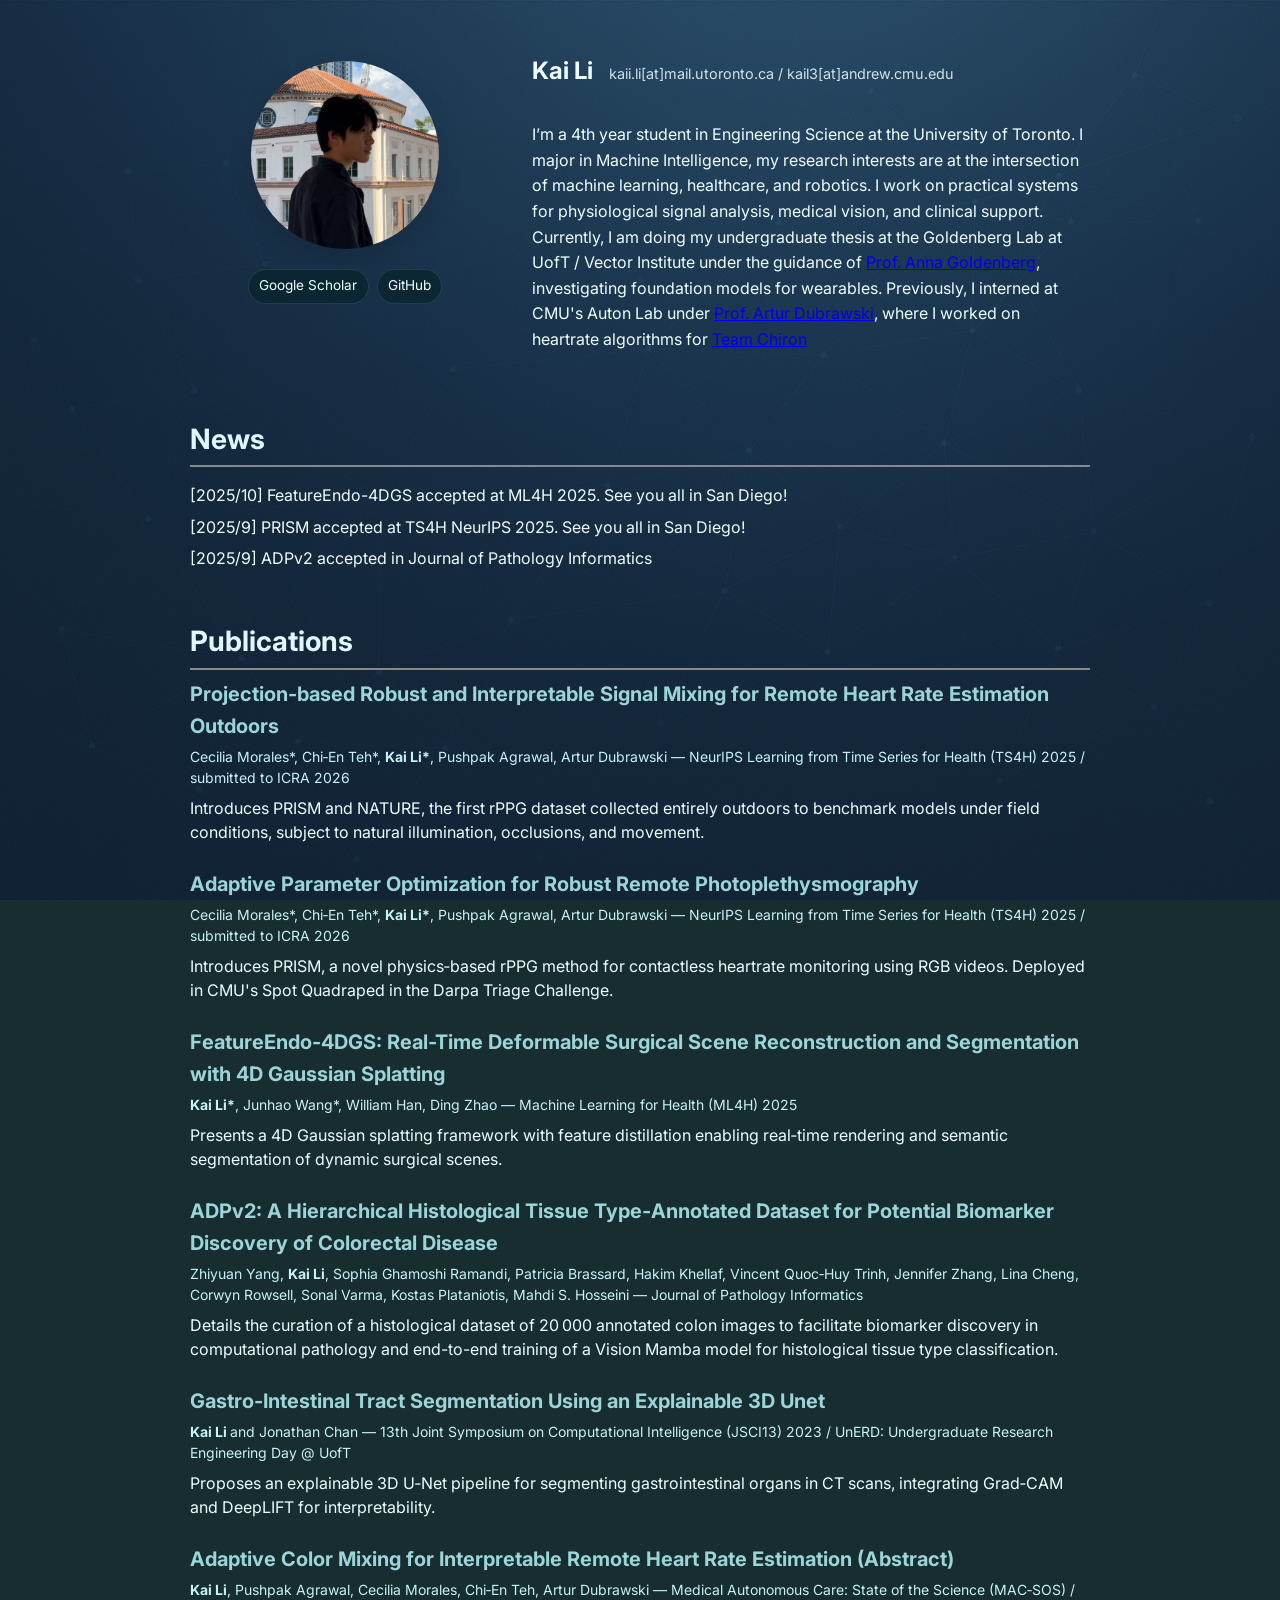
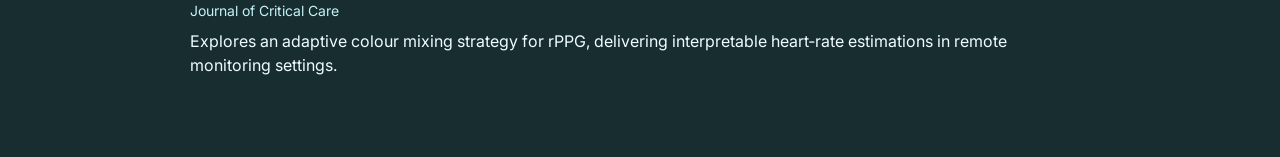
==== commit b8aa0a0c: "shortened" ====
--- a/index.html
+++ b/index.html
@@ -22,11 +22,10 @@
           <h1>Kai&nbsp;Li</h1>
           <div class="contact">kaii.li[at]mail.utoronto.ca / kail3[at]andrew.cmu.edu</div>
         </div>
-        <p>I’m a 4th year student in Engineering Science at the University of Toronto. I major in Machine Intelligence and my research interests are primarily at the intersection of machine learning, healthcare, and robotics. I work on practical systems spanning physiological signal analysis, medical vision, and interpretability methods that make models more reliable and useful in real‑world settings.
+        <p>I’m a 4th year student in Engineering Science at the University of Toronto. I major in Machine Intelligence, my research interests are at the intersection of machine learning, healthcare, and robotics. I work on practical systems for physiological signal analysis, medical vision, and clinical support.
           Currently, I am doing my undergraduate thesis at the Goldenberg Lab at UofT / Vector Institute under the guidance of <a href="https://goldenberglab.ca/index.html" target="_blank">Prof. Anna Goldenberg</a>, investigating foundation models for wearables. Previously, I interned at CMU's Auton Lab under  <a href="https://autonlab.org/" target="_blank">Prof. Artur Dubrawski</a>, where I worked on heartrate algorithms for <a href="https://teamchiron.ai/" target="_blank">Team Chiron</a>
           <!-- , developing a robust and interpretable unsupervised model for remote heartrate estimation in uncontrolled, real-world settings. -->
         </p>
-        <p>I’m applying for PhD programs this upcoming cycle in Machine Learning, Robotics, or related Engineering fields. I’m excited to collaborate with groups building ML systems that advance human health and capability.</p>
       </div>
     </section>
 
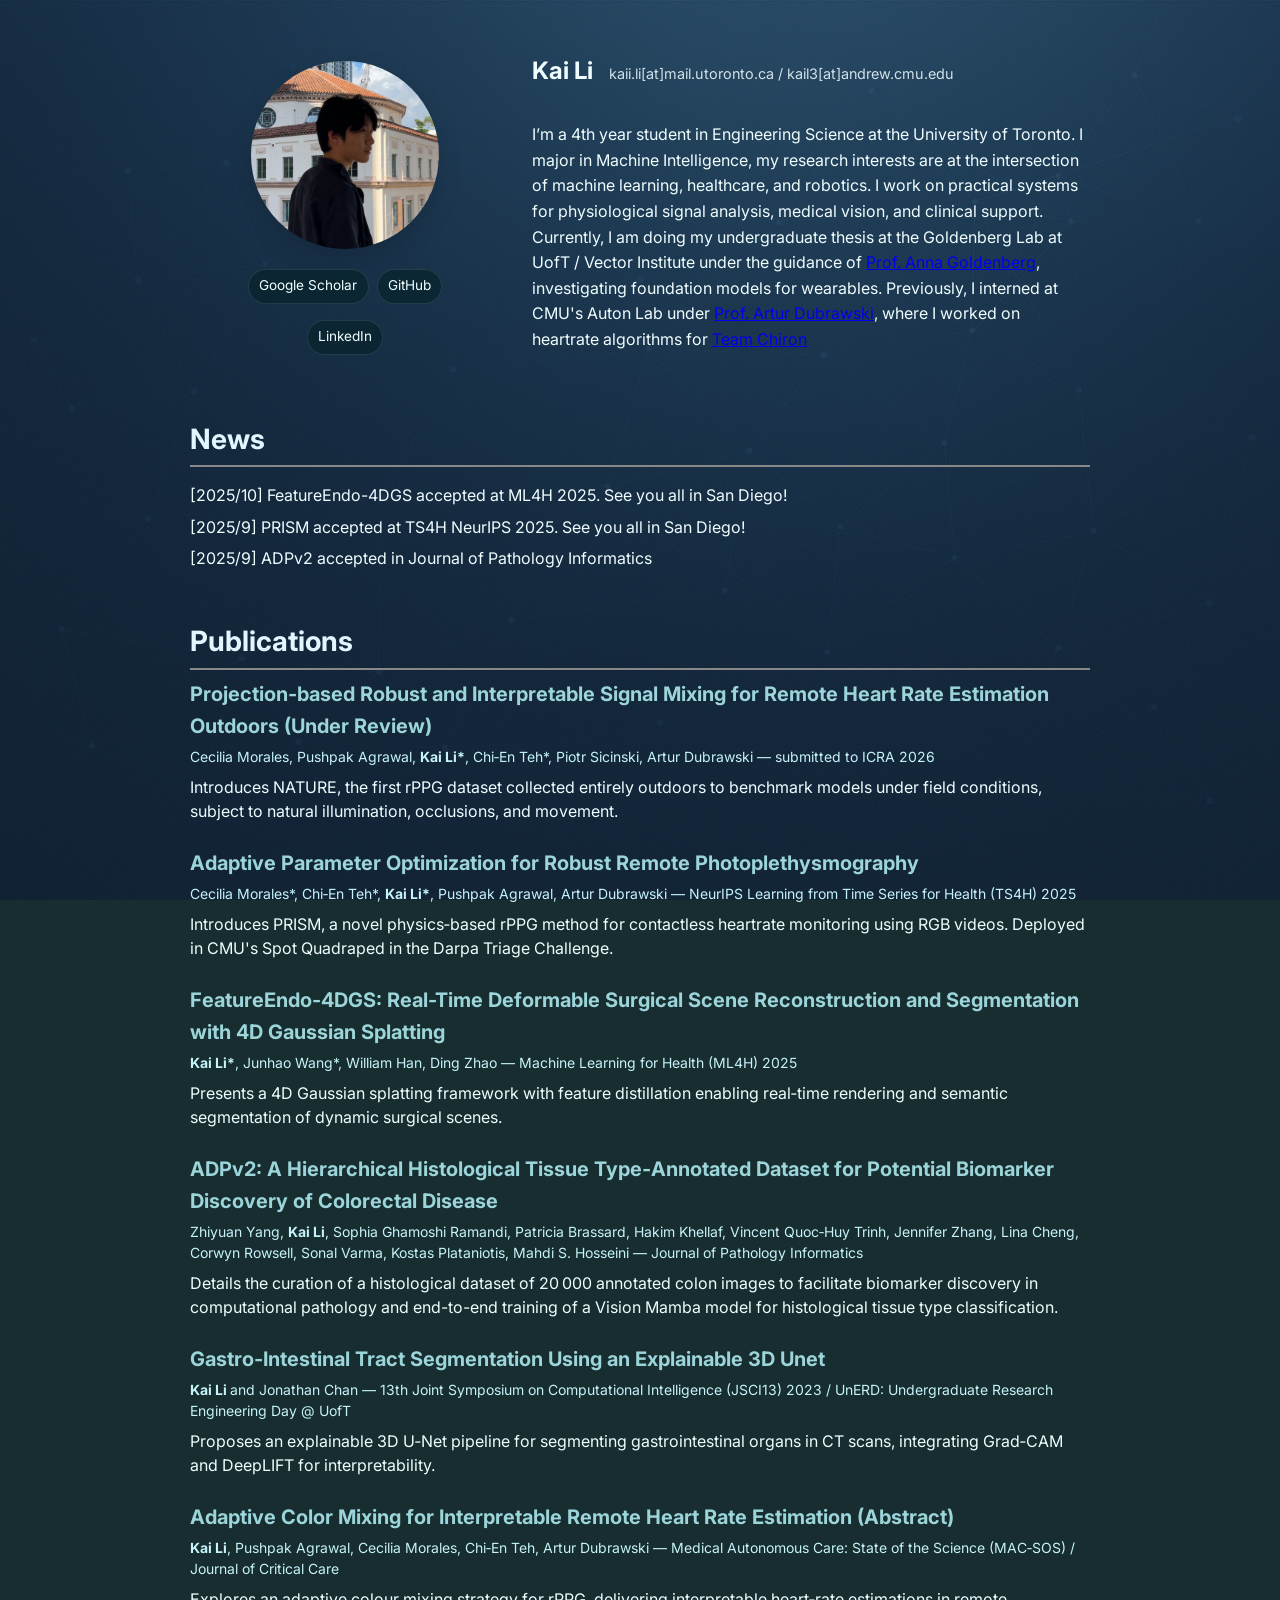
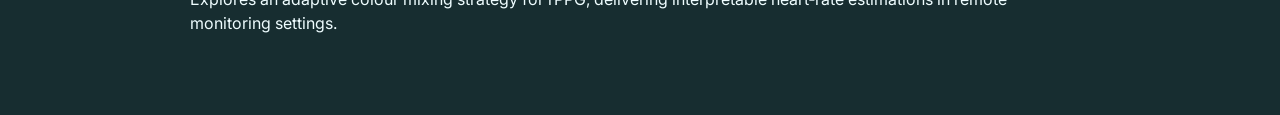
==== commit 3672d206: "fixes" ====
--- a/index.html
+++ b/index.html
@@ -15,6 +15,9 @@
         <div class="profile-links">
           <a href="https://scholar.google.com/citations?user=peirP6sAAAAJ&hl=en" target="_blank" rel="noopener" class="pill">Google Scholar</a>
           <a href="https://github.com/kailathan" target="_blank" rel="noopener" class="pill">GitHub</a>
+        </div>
+        <div class="profile-links profile-links--stacked">
+          <a href="https://www.linkedin.com/in/kaii-li/" target="_blank" rel="noopener" class="pill">LinkedIn</a>
         </div>
       </aside>
       <div class="intro-content">
@@ -42,13 +45,13 @@
       <h2>Publications</h2>
       <div class="item">
         <h3>Projection-based Robust and Interpretable Signal Mixing
-for Remote Heart Rate Estimation Outdoors</h3>
-        <p class="meta">Cecilia Morales*, Chi‑En Teh*, <b>Kai Li*</b>, Pushpak Agrawal, Artur Dubrawski — NeurIPS Learning from Time Series for Health (TS4H) 2025 / submitted to ICRA 2026</p>
-        <p>Introduces PRISM and NATURE, the first rPPG dataset collected entirely outdoors to benchmark models under field conditions, subject to natural illumination, occlusions, and movement.</p>
+for Remote Heart Rate Estimation Outdoors (Under Review) </h3>
+        <p class="meta">Cecilia Morales, Pushpak Agrawal, <b>Kai Li*</b>, Chi‑En Teh*, Piotr Sicinski, Artur Dubrawski — submitted to ICRA 2026</p>
+        <p>Introduces NATURE, the first rPPG dataset collected entirely outdoors to benchmark models under field conditions, subject to natural illumination, occlusions, and movement.</p>
       </div>
       <div class="item">
         <h3><a href="https://arxiv.org/pdf/2511.21903" target="_blank" rel="noopener">Adaptive Parameter Optimization for Robust Remote Photoplethysmography</a></h3>
-        <p class="meta">Cecilia Morales*, Chi‑En Teh*, <b>Kai Li*</b>, Pushpak Agrawal, Artur Dubrawski — NeurIPS Learning from Time Series for Health (TS4H) 2025 / submitted to ICRA 2026</p>
+        <p class="meta">Cecilia Morales*, Chi‑En Teh*, <b>Kai Li*</b>, Pushpak Agrawal, Artur Dubrawski — NeurIPS Learning from Time Series for Health (TS4H) 2025</p>
         <p>Introduces PRISM, a novel physics‑based rPPG method for contactless heartrate monitoring using RGB videos. Deployed in CMU's Spot Quadraped in the Darpa Triage Challenge. </p>
       </div>
       <div class="item">
--- a/assets/style.css
+++ b/assets/style.css
@@ -377,6 +377,12 @@
   display: flex;
   gap: 0.5rem;
   margin-top: 0.5rem;
+  justify-content: center;
+  flex-wrap: wrap;
+}
+
+.profile-links--stacked {
+  margin-top: 0.25rem;
 }
 
 .pill {
